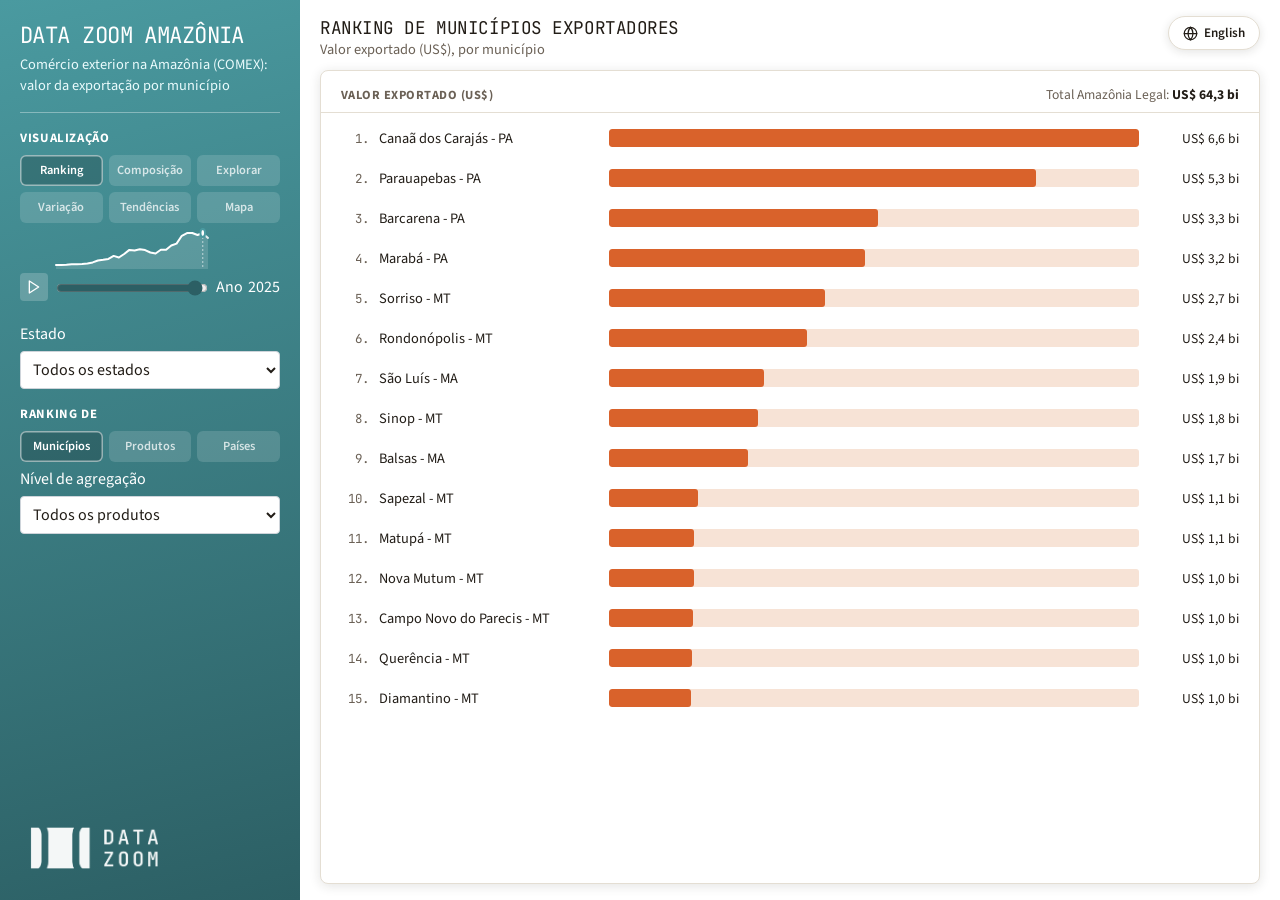
==== comex_exp_municipio/index.html @ f65489c9 "Rename ts_comex_exp_municipio to comex_exp_municipio (sync from datazoompuc/datazoom_viz@aeb816b)" ====
<!DOCTYPE html>
<html lang="pt-BR">
<head>
<meta charset="UTF-8">
<meta name="viewport" content="width=device-width, initial-scale=1.0">
<title>Data Zoom Amazônia — COMEX Exportação Municipal</title>
<link rel="preconnect" href="https://fonts.googleapis.com">
<link href="https://fonts.googleapis.com/css2?family=Source+Sans+Pro:wght@300;400;700&family=JetBrains+Mono:wght@300;400&display=swap" rel="stylesheet">
<link rel="stylesheet" href="style.css">
</head>
<body>
<div class="apppanel">
  <div class="menucol">
    <h2 class="plot_name" id="plot_name"></h2>
    <p class="plot_desc" id="plot_desc"></p>
    <hr>

    <p class="vars" id="label_view_name"></p>
    <div class="view-toggle" id="view-toggle">
      <button class="view-btn active" id="view-ranking" data-view="ranking"></button>
      <button class="view-btn" id="view-composition" data-view="composition"></button>
      <button class="view-btn" id="view-explore" data-view="explore"></button>
      <button class="view-btn" id="view-change" data-view="change"></button>
      <button class="view-btn" id="view-trends" data-view="trends"></button>
      <button class="view-btn" id="view-map" data-view="map"></button>
    </div>

    <div class="spacer"></div>

    <div class="var_selec_group hidden" id="change-group">
      <div class="change-years-row">
        <div class="change-year-field">
          <label id="label_year_a" for="change-year-a"></label>
          <select id="change-year-a" class="sidebar-field"></select>
        </div>
        <div class="change-year-field">
          <label id="label_year_b" for="change-year-b"></label>
          <select id="change-year-b" class="sidebar-field"></select>
        </div>
      </div>
    </div>

    <div class="var_selec_group slider-inline">
      <div class="spark-slider-grid">
        <div class="spark-slider-spacer"></div>
        <div class="sparkline-wrap">
          <svg id="year-sparkline" viewBox="0 0 260 40" preserveAspectRatio="none">
            <path id="spark-area" class="spark-area"></path>
            <path id="spark-line" class="spark-line"></path>
            <path id="spark-line-partial" class="spark-line spark-line-partial"></path>
            <line id="spark-guide" class="spark-guide" y1="0" y2="40"></line>
            <line id="spark-hover-line" class="spark-hover-line" y1="0" y2="40"></line>
            <circle id="spark-marker" class="spark-marker" r="4"></circle>
            <circle id="spark-hover-marker" class="spark-hover-marker" r="4"></circle>
          </svg>
          <div id="spark-tooltip" class="spark-tooltip"></div>
        </div>
        <div class="spark-slider-spacer"></div>

        <button id="play-btn" class="icon-btn" title="Play/Pause">
          <svg id="play-icon" width="16" height="16" viewBox="0 0 24 24" fill="none" stroke="currentColor" stroke-width="2" stroke-linecap="round" stroke-linejoin="round"><polygon points="5 3 19 12 5 21 5 3"></polygon></svg>
        </button>
        <input type="range" id="year-slider" step="1" class="year-slider-full">
        <span class="year-caption">
          <label id="label_year" for="year-slider"></label>
          <span id="year-value" class="year-value"></span>
          <span id="year-partial" class="year-partial hidden"></span>
        </span>
      </div>
    </div>

    <div class="spacer"></div>

    <div class="var_selec_group" id="uf-filter-group">
      <label id="label_uf_filter" for="uf-filter-select"></label>
      <select id="uf-filter-select" class="sidebar-field">
        <option value=""></option>
      </select>
    </div>

    <div class="var_selec_group hidden" id="change-orientation-group">
      <p class="vars" id="label_change_orientation"></p>
      <div class="view-toggle" id="change-orientation-toggle">
        <button class="view-btn active" id="change-orientation-municipio" data-orientation="municipio"></button>
        <button class="view-btn" id="change-orientation-produto" data-orientation="produto"></button>
        <button class="view-btn" id="change-orientation-pais" data-orientation="pais"></button>
      </div>
      <div class="spacer"></div>

      <div id="change-by-municipio-group">
        <label id="label_change_agg_level" for="change-agg-level-select"></label>
        <select id="change-agg-level-select" class="sidebar-field">
          <option value="all"></option>
          <option value="sec"></option>
          <option value="sh2"></option>
        </select>
        <div class="spacer"></div>
        <div id="change-category-group" class="hidden">
          <label id="label_change_category" for="change-category-select"></label>
          <select id="change-category-select" class="sidebar-field"></select>
        </div>
      </div>

      <div id="change-by-produto-group" class="hidden">
        <div id="change-produto-level-wrap">
        <label id="label_change_produto_level" for="change-produto-level-select"></label>
        <select id="change-produto-level-select" class="sidebar-field">
          <option value="sec"></option>
          <option value="sh2"></option>
        </select>
        <div class="spacer"></div>
        </div>
        <label id="label_change_scope" for="change-scope-select"></label>
        <select id="change-scope-select" class="sidebar-field"></select>
      </div>
    </div>

    <div class="var_selec_group hidden" id="composition-scope-group">
      <p class="vars" id="label_composition_orientation"></p>
      <div class="view-toggle" id="composition-orientation-toggle">
        <button class="view-btn active" id="composition-orientation-estado" data-orientation="estado"></button>
        <button class="view-btn" id="composition-orientation-produto" data-orientation="produto"></button>
      </div>
      <div class="spacer"></div>

      <label id="label_composition_agg" for="composition-agg-select"></label>
      <select id="composition-agg-select" class="sidebar-field">
        <option value="sec"></option>
        <option value="sh2"></option>
      </select>
      <div class="spacer"></div>

      <div id="composition-by-estado-group">
        <label id="label_composition_produto" for="composition-produto-select"></label>
        <select id="composition-produto-select" class="sidebar-field"></select>
      </div>

      <div id="composition-by-produto-group" class="hidden">
        <label id="label_composition_scope" for="composition-scope-select"></label>
        <select id="composition-scope-select" class="sidebar-field"></select>
      </div>
    </div>

    <div class="var_selec_group hidden" id="ranking-product-group">
      <p class="vars" id="label_ranking_orientation"></p>
      <div class="view-toggle" id="ranking-orientation-toggle">
        <button class="view-btn active" id="ranking-orientation-municipio" data-orientation="municipio"></button>
        <button class="view-btn" id="ranking-orientation-produto" data-orientation="produto"></button>
        <button class="view-btn" id="ranking-orientation-pais" data-orientation="pais"></button>
      </div>
      <div class="spacer"></div>

      <div id="ranking-by-municipio-group">
        <label id="label_ranking_agg_level" for="ranking-agg-level-select"></label>
        <select id="ranking-agg-level-select" class="sidebar-field">
          <option value="all"></option>
          <option value="sec"></option>
          <option value="sh2"></option>
          <option value="sh4"></option>
        </select>
        <div class="spacer"></div>

        <div id="ranking-category-group" class="hidden">
          <label id="label_ranking_category" for="ranking-category-select"></label>
          <select id="ranking-category-select" class="sidebar-field"></select>
        </div>

        <div id="ranking-sh4-group" class="hidden">
          <label id="label_ranking_product_select" for="ranking-product-select"></label>
          <select id="ranking-product-select" class="sidebar-field"></select>
          <div class="spacer"></div>
          <label id="label_ranking_product_search" for="ranking-product-input" class="prodrank-search-label"></label>
          <input type="text" id="ranking-product-input" class="sidebar-field" list="ranking-product-datalist" autocomplete="off">
          <datalist id="ranking-product-datalist"></datalist>
          <p class="prodrank-full-label" id="ranking-product-full-label"></p>
        </div>
      </div>

      <div id="ranking-by-produto-group" class="hidden">
        <div id="ranking-produto-level-wrap">
        <label id="label_ranking_produto_level" for="ranking-produto-level-select"></label>
        <select id="ranking-produto-level-select" class="sidebar-field">
          <option value="sec"></option>
          <option value="sh2"></option>
          <option value="sh4"></option>
        </select>
        <div class="spacer"></div>
        </div>
        <label id="label_ranking_scope" for="ranking-scope-select"></label>
        <select id="ranking-scope-select" class="sidebar-field"></select>
      </div>
    </div>

    <div class="var_selec_group hidden" id="trends-agg-group">
      <p class="vars" id="label_trends_orientation"></p>
      <div class="view-toggle" id="trends-orientation-toggle">
        <button class="view-btn active" id="trends-orientation-municipio" data-orientation="municipio"></button>
        <button class="view-btn" id="trends-orientation-produto" data-orientation="produto"></button>
        <button class="view-btn" id="trends-orientation-pais" data-orientation="pais"></button>
      </div>
      <div class="spacer"></div>

      <div id="trends-by-municipio-group">
        <label id="label_trends_agg_level" for="trends-agg-level-select"></label>
        <select id="trends-agg-level-select" class="sidebar-field">
          <option value="all"></option>
          <option value="sec"></option>
          <option value="sh2"></option>
        </select>
        <div class="spacer"></div>
        <div id="trends-category-group" class="hidden">
          <label id="label_trends_category" for="trends-category-select"></label>
          <select id="trends-category-select" class="sidebar-field"></select>
        </div>
      </div>

      <div id="trends-by-produto-group" class="hidden">
        <div id="trends-produto-level-wrap">
        <label id="label_trends_produto_level" for="trends-produto-level-select"></label>
        <select id="trends-produto-level-select" class="sidebar-field">
          <option value="sec"></option>
          <option value="sh2"></option>
        </select>
        <div class="spacer"></div>
        </div>
        <label id="label_trends_scope" for="trends-scope-select"></label>
        <select id="trends-scope-select" class="sidebar-field"></select>
      </div>

      <div class="spacer"></div>
      <p class="explore-hint" id="trends-hint"></p>
    </div>

    <div class="var_selec_group hidden" id="explore-group">
      <p class="vars" id="label_explore_orientation"></p>
      <div class="view-toggle" id="explore-orientation-toggle">
        <button class="view-btn active" id="explore-orientation-municipio" data-orientation="municipio"></button>
        <button class="view-btn" id="explore-orientation-produto" data-orientation="produto"></button>
        <button class="view-btn" id="explore-orientation-pais" data-orientation="pais"></button>
      </div>
      <div class="spacer"></div>

      <div id="explore-by-municipio-group">
        <label id="label_explore_agg_level" for="explore-agg-level-select"></label>
        <select id="explore-agg-level-select" class="sidebar-field">
          <option value="all"></option>
          <option value="sec"></option>
          <option value="sh2"></option>
        </select>
        <div class="spacer"></div>
        <div id="explore-category-group" class="hidden">
          <label id="label_explore_category" for="explore-category-select"></label>
          <select id="explore-category-select" class="sidebar-field"></select>
          <div class="spacer"></div>
        </div>

        <label id="label_explore_munis" for="explore-munis-select"></label>
        <select id="explore-munis-select" class="sidebar-multiselect" multiple size="10"></select>
        <p class="explore-hint" id="explore-hint"></p>
      </div>

      <div id="explore-by-produto-group" class="hidden">
        <div id="explore-produto-level-wrap">
        <label id="label_explore_produto_level" for="explore-produto-level-select"></label>
        <select id="explore-produto-level-select" class="sidebar-field">
          <option value="sec"></option>
          <option value="sh2"></option>
        </select>
        <div class="spacer"></div>
        </div>
        <label id="label_explore_scope" for="explore-scope-select"></label>
        <select id="explore-scope-select" class="sidebar-field"></select>
        <div class="spacer"></div>
        <label id="label_explore_produtos" for="explore-produtos-select"></label>
        <select id="explore-produtos-select" class="sidebar-multiselect" multiple size="10"></select>
        <p class="explore-hint" id="explore-produtos-hint"></p>
      </div>

      <div class="spacer"></div>
      <label class="switch-row">
        <input type="checkbox" id="explore-log">
        <span id="label_log_scale"></span>
      </label>
      <div class="spacer"></div>
      <label class="switch-row">
        <input type="checkbox" id="explore-index">
        <span id="label_index_first"></span>
      </label>
    </div>

    <div class="var_selec_group hidden" id="map-group">
      <p class="vars" id="label_map_mode"></p>
      <div class="view-toggle" id="map-mode-toggle">
        <button class="view-btn active" id="map-mode-forest" data-mode="forest"></button>
        <button class="view-btn" id="map-mode-all" data-mode="all"></button>
        <button class="view-btn" id="map-mode-ratio" data-mode="ratio"></button>
      </div>
      <p class="map-hint" id="map-hint"></p>
    </div>

    <div class="menucol-logo" role="img" aria-label="Data Zoom"></div>
  </div>

  <div class="plotcol">
    <button id="lang-toggle" class="lang-toggle-corner">
      <svg width="15" height="15" viewBox="0 0 24 24" fill="none" stroke="currentColor" stroke-width="2" stroke-linecap="round" stroke-linejoin="round"><circle cx="12" cy="12" r="10"></circle><line x1="2" y1="12" x2="22" y2="12"></line><path d="M12 2a15.3 15.3 0 0 1 4 10 15.3 15.3 0 0 1-4 10 15.3 15.3 0 0 1-4-10 15.3 15.3 0 0 1 4-10z"></path></svg>
      <span id="lang-toggle-label"></span>
    </button>
    <div class="plot-title" id="plot-title"></div>
    <div class="plot-subtitle" id="plot-subtitle"></div>

    <div class="chart-wrap">
      <div id="spinner" class="spinner"></div>

      <div id="ranking-panel" class="ranking-panel">
        <div class="ranking-header">
          <span id="ranking-axis-label" class="ranking-axis-label"></span>
          <span id="region-total-label" class="region-total-label"></span>
        </div>
        <div id="ranking-rows" class="ranking-rows"></div>
        <div id="ranking-tooltip" class="chart-tooltip"></div>
      </div>

      <div id="composition-panel" class="composition-panel hidden">
        <div id="composition-chart-area" class="composition-chart-area">
          <svg id="composition-svg" class="composition-svg" viewBox="0 0 1000 520" preserveAspectRatio="none"></svg>
          <div id="composition-tooltip" class="chart-tooltip"></div>
        </div>
        <div id="composition-legend" class="composition-legend"></div>
      </div>

      <div id="change-panel" class="change-panel hidden">
        <div class="change-header">
          <span id="change-axis-label" class="ranking-axis-label"></span>
          <div class="change-legend">
            <span class="change-legend-chip"><span class="change-legend-dot change-legend-dot-a"></span><span id="change-legend-a-label"></span></span>
            <span class="change-legend-chip"><span class="change-legend-dot change-legend-dot-b"></span><span id="change-legend-b-label"></span></span>
          </div>
        </div>
        <div class="change-scroll">
          <div id="change-rows"></div>
        </div>
        <div id="change-tooltip" class="chart-tooltip"></div>
      </div>

      <div id="trends-panel" class="trends-panel hidden">
        <div id="trends-grid" class="trends-grid"></div>
      </div>

      <div id="explore-panel" class="composition-panel hidden">
        <div id="explore-chart-area" class="composition-chart-area">
          <svg id="explore-svg" class="composition-svg" viewBox="0 0 1000 520" preserveAspectRatio="none"></svg>
          <div id="explore-tooltip" class="chart-tooltip"></div>
        </div>
        <div id="explore-legend" class="composition-legend"></div>
      </div>

      <div id="map-panel" class="map-panel hidden">
        <div id="map-container"></div>
      </div>

    </div>
  </div>
</div>

<script src="app.js"></script>
</body>
</html>
---- comex_exp_municipio/style.css ----
* { box-sizing: border-box; }

:root {
  --ink: #221d17;
  --muted: #6b6156;
  --border: #e4ded3;
  --shadow: rgba(34, 29, 23, 0.12);
  --sidebar-a: #4a9aa0;
  --sidebar-b: #2c5f64;
  --bar: #d9622b;
  --bar-soft: #f7e3d6;
}

html, body {
  margin: 0;
  height: 100%;
  font-family: "Source Sans Pro", -apple-system, BlinkMacSystemFont, "Segoe UI", Roboto, Arial, sans-serif;
  font-size: 1rem;
  color: var(--ink);
}

.apppanel {
  display: flex;
  height: 100vh;
}

/* Language toggle in the upper-right corner of the content column — same
   convention as the map app, kept separate from the sidebar's controls. */
.lang-toggle-corner {
  position: absolute;
  top: 16px;
  right: 20px;
  z-index: 20;
  display: inline-flex;
  align-items: center;
  gap: 6px;
  background: #fff;
  border: 1px solid var(--border);
  color: var(--ink);
  padding: 7px 14px;
  border-radius: 999px;
  box-shadow: 0 2px 10px var(--shadow);
  font-size: 0.82rem;
  font-weight: 600;
  font-family: "Source Sans Pro", -apple-system, BlinkMacSystemFont, "Segoe UI", Roboto, Arial, sans-serif;
  cursor: pointer;
}
.lang-toggle-corner svg { display: block; }
.lang-toggle-corner:hover { background: #f6f2ea; }

/* ---- Sidebar ---- */

.menucol {
  flex: 0 0 300px;
  background: linear-gradient(165deg, var(--sidebar-a), var(--sidebar-b));
  color: #fff;
  padding: 20px;
  overflow-y: auto;
  display: flex;
  flex-direction: column;
}

.menucol-logo {
  margin-top: auto;
  padding-top: 24px;
  height: 64px;
  background-image: url("img/logo_datazoom_branco_horizontal.png");
  background-repeat: no-repeat;
  background-position: left bottom;
  background-size: contain;
  pointer-events: none;
  opacity: 0.95;
  flex: 0 0 auto;
}

.plot_name {
  margin: 0 0 4px;
  font-family: "JetBrains Mono", ui-monospace, "SF Mono", Menlo, monospace;
  font-size: 1.4rem;
  font-weight: 400;
  text-transform: uppercase;
  letter-spacing: -0.025em;
  color: #fff;
}

.plot_desc {
  margin: 0;
  font-size: 0.9rem;
  color: #eafbfc;
}

.menucol hr {
  border: 0;
  border-top: 1px solid rgba(255, 255, 255, 0.35);
  margin: 16px 0;
}

.view-toggle {
  display: grid;
  grid-template-columns: repeat(3, 1fr);
  gap: 6px;
  width: 100%;
}
.view-btn {
  border: none;
  border-radius: 6px;
  background: rgba(255, 255, 255, 0.14);
  color: rgba(255, 255, 255, 0.75);
  padding: 8px 6px;
  font-size: 0.78rem;
  font-weight: 600;
  line-height: 1.2;
  cursor: pointer;
  font-family: "Source Sans Pro", -apple-system, BlinkMacSystemFont, "Segoe UI", Roboto, Arial, sans-serif;
}
.view-btn.active {
  background: rgba(0, 0, 0, 0.2);
  color: #fff;
  box-shadow: inset 0 0 0 1.5px rgba(255, 255, 255, 0.5);
}

.vars {
  text-transform: uppercase;
  font-size: 0.8rem;
  letter-spacing: 0.05em;
  font-weight: 700;
  margin: 0 0 8px;
}

.var_selec_group { margin-bottom: 16px; }
.var_selec_group label { display: block; margin-bottom: 6px; font-weight: 400; }

/* Shared by every single-line sidebar control (selects + the product search
   input) — one rule instead of a per-ID list, so a new control picks up the
   sizing/overflow behavior automatically just by carrying the class. Long
   option text (SEC/SH2 category names in particular) used to force these
   selects wider than the 300px sidebar itself, "leaking" past its edge —
   width: 100% + min-width: 0 caps the box at the sidebar's width regardless
   of content, and the overflow/ellipsis trio truncates the closed box's own
   label instead of stretching to fit it (native <select> popups also follow
   the closed box's own width in every browser this app targets). */
.sidebar-field {
  display: block;
  width: 100%;
  min-width: 0;
  padding: 6px 8px;
  border-radius: 4px;
  border: 1px solid #ced4da;
  font-size: 1rem;
  background: #fff;
  color: var(--ink);
  font-family: "Source Sans Pro", -apple-system, BlinkMacSystemFont, "Segoe UI", Roboto, Arial, sans-serif;
  overflow: hidden;
  white-space: nowrap;
  text-overflow: ellipsis;
}

.prodrank-full-label {
  font-size: 0.75rem;
  color: rgba(255, 255, 255, 0.75);
  margin: 4px 0 0;
}

.prodrank-search-label {
  font-size: 0.78rem;
  color: rgba(255, 255, 255, 0.75);
}

.prodrank-loading {
  padding: 24px;
  color: var(--muted);
  font-size: 0.9rem;
}

/* Lazy-load failure state (see loadingMarkup in app.js). The same markup is
   injected into whichever view's loading slot the failed fetch belonged to,
   so it has to read correctly both inside .map-loading (a centered flex
   overlay) and .prodrank-loading (a plain padded block) — hence the column
   direction above and the block-level button here. */
.map-loading { flex-direction: column; gap: 10px; }
.load-error-text { color: var(--muted); }

.retry-btn {
  display: block;
  margin-top: 10px;
  border: 1px solid var(--border);
  border-radius: 6px;
  background: #fff;
  color: var(--ink);
  padding: 6px 14px;
  font-size: 0.85rem;
  font-weight: 600;
  font-family: inherit;
  cursor: pointer;
}
.retry-btn:hover { background: #f6f2ea; }
.map-loading .retry-btn { margin-top: 0; }

/* Core-data failure: nothing rendered at all, so this covers the whole
   chart area rather than sitting inside one view's panel. */
.fatal-error {
  position: absolute;
  inset: 0;
  z-index: 1001;
  display: flex;
  flex-direction: column;
  align-items: center;
  justify-content: center;
  gap: 10px;
  background: #fff;
  border: 1px solid var(--border);
  border-radius: 8px;
}
.fatal-error-text { margin: 0; color: var(--muted); font-size: 0.9rem; }
.fatal-error .retry-btn { margin-top: 0; }

/* Variação replaces the sparkline/slider block (.slider-inline, ~96px
   tall) with this Ano A/B row instead — without a matching min-height,
   this row's own shorter natural height (~59px) leaves every control
   below it (starting with the global Estado selector) sitting ~37px
   higher here than in every other view, an inconsistency that's easy to
   notice when flipping between views. */
#change-group { min-height: 96px; }
.change-years-row { display: flex; gap: 10px; }
.change-year-field { flex: 1 1 0; min-width: 0; }
.change-year-field label { font-size: 0.85rem; }

/* Shared by every hand-picked multi-select in Explorar (municípios and,
   since the axis swap, categories too) — min-width: 0 caps it to the
   sidebar's width the same way .sidebar-field does for single-line
   controls; a multi-select can't also use that class since its
   white-space: nowrap/ellipsis rules only make sense for a single closed
   value, not a scrollable option list. */
.sidebar-multiselect {
  width: 100%;
  min-width: 0;
  border-radius: 4px;
  border: 1px solid #ced4da;
  font-size: 0.9rem;
  background: #fff;
  color: var(--ink);
}
.sidebar-multiselect option { padding: 3px 6px; }

/* ---- Searchable pickers (see comboboxify/filterify in app.js) ---- */

.combo { position: relative; }

/* The real <select> stays in the DOM as the model — every populate*Select()
   still writes to it and selections are committed through it — so it is
   hidden rather than removed. Not display:none: that would also drop it
   from the form/accessibility tree, and it still carries the value. */
.combo-native {
  position: absolute;
  width: 1px;
  height: 1px;
  opacity: 0;
  pointer-events: none;
}

.combo-input { cursor: text; }

/* In normal flow, not absolutely positioned: .menucol is a scroll
   container, which would clip a floating panel opened near its bottom. */
.combo-panel {
  margin-top: 2px;
  max-height: 240px;
  overflow-y: auto;
  background: #fff;
  border: 1px solid #ced4da;
  border-radius: 4px;
  box-shadow: 0 4px 12px rgba(34, 29, 23, 0.18);
}
.combo-panel.hidden { display: none; }

.combo-option {
  padding: 6px 8px;
  font-size: 0.92rem;
  color: var(--ink);
  cursor: pointer;
  white-space: nowrap;
  overflow: hidden;
  text-overflow: ellipsis;
}
.combo-option:hover,
.combo-option.active { background: #e4f0f1; }
.combo-option[aria-selected="true"] { font-weight: 700; }

.combo-empty,
.combo-count {
  padding: 6px 8px;
  font-size: 0.78rem;
  color: var(--muted);
}
.combo-count { border-top: 1px solid var(--border); }

.listfilter { margin-bottom: 4px; font-size: 0.9rem; }

.explore-hint {
  font-size: 0.75rem;
  color: rgba(255, 255, 255, 0.75);
  margin: 4px 0 0;
}

.switch-row {
  display: flex;
  align-items: center;
  gap: 8px;
  font-size: 0.88rem;
  cursor: pointer;
}
.switch-row input { accent-color: #2c5f64; width: 16px; height: 16px; }
.switch-row:has(input:disabled) { opacity: 0.5; cursor: not-allowed; }

.sparkline-wrap { position: relative; }

#year-sparkline {
  width: 100%;
  height: 40px;
  display: block;
  cursor: pointer;
  overflow: visible;
}

.spark-area { fill: rgba(255, 255, 255, 0.14); stroke: none; }

.spark-line {
  fill: none;
  stroke: #fff;
  stroke-width: 2;
  stroke-linecap: round;
  stroke-linejoin: round;
  vector-effect: non-scaling-stroke;
}

.spark-guide {
  stroke: rgba(255, 255, 255, 0.6);
  stroke-width: 1;
  stroke-dasharray: 2 2;
  vector-effect: non-scaling-stroke;
}

.spark-hover-line {
  stroke: rgba(255, 255, 255, 0.85);
  stroke-width: 1;
  vector-effect: non-scaling-stroke;
  opacity: 0;
  pointer-events: none;
}

.spark-marker {
  fill: #fff;
  stroke: #4a9aa0;
  stroke-width: 2;
  vector-effect: non-scaling-stroke;
  transition: cx 150ms linear, cy 250ms ease;
}

.spark-hover-marker {
  fill: #fff;
  stroke: #4a9aa0;
  stroke-width: 2;
  vector-effect: non-scaling-stroke;
  opacity: 0;
  pointer-events: none;
}

.spark-tooltip {
  position: absolute;
  top: -4px;
  transform: translate(-50%, -100%);
  background: #1f3b3d;
  color: #fff;
  font-size: 13px;
  line-height: 1.3;
  padding: 4px 7px;
  border-radius: 5px;
  white-space: nowrap;
  pointer-events: none;
  opacity: 0;
  box-shadow: 0 2px 6px rgba(0, 0, 0, 0.25);
  font-variant-numeric: tabular-nums;
}
.spark-tooltip strong { font-weight: 700; }

/* margin: 0 overrides the browser default (2px left/right on
   input[type=range] in Chrome/Safari) that would otherwise throw the
   slider's track a couple pixels out of alignment with the sparkline
   above it, despite both spanning the same 100% width. */
.year-slider-full { display: block; width: 100%; margin: 2px 0 0; accent-color: #2c5f64; }

/* Two grid rows sharing one set of column tracks: row 1 is the sparkline
   flanked by two invisible spacer cells, row 2 is play-btn/slider/caption.
   Column 1 and column 3's widths are each set by their tallest/widest
   occupant (play-btn, year-caption) since the spacers have no intrinsic
   size — so the sparkline (column 2) ends up inset to exactly match the
   slider's width without hand-tuned padding. Each row is sized to its own
   content, so play-btn/caption sit centered against the slider's own
   (short) row height, not against the sparkline+slider combined height. */
.spark-slider-grid {
  display: grid;
  grid-template-columns: auto 1fr auto;
  align-items: center;
  column-gap: 8px;
  row-gap: 4px;
}
.spark-slider-spacer { width: 100%; }
.year-caption { display: flex; align-items: baseline; gap: 5px; }
.year-caption label { margin-bottom: 0; }

.year-value {
  font-variant-numeric: tabular-nums;
}

/* Aviso de ano parcial ao lado do "Ano 20xx". Discreto de propósito: é
   ressalva, não alarme, e some por completo nos anos fechados. */
.year-partial {
  font-size: 0.72rem;
  color: rgba(255, 255, 255, 0.8);
  white-space: nowrap;
}
.year-partial.hidden { display: none; }

/* Trecho da sparkline que cai num ano incompleto. Tracejado para o
   desenho não afirmar uma queda que é só calendário. */
.spark-line-partial {
  stroke-dasharray: 3 2;
  opacity: 0.85;
}

/* Mesmo tratamento nas linhas do Explorar. */
.explore-line-partial {
  stroke-dasharray: 5 3;
  opacity: 0.85;
}

.icon-btn {
  border: none;
  background: rgba(255, 255, 255, 0.2);
  color: #fff;
  border-radius: 4px;
  width: 28px;
  height: 28px;
  cursor: pointer;
  flex: 0 0 auto;
  display: flex;
  align-items: center;
  justify-content: center;
}
.icon-btn:hover { background: rgba(255, 255, 255, 0.35); }
.icon-btn.playing { background: #2c5f64; }
.icon-btn svg { display: block; }

/* flex-shrink: 0 is load-bearing here, not decorative — .menucol is a flex
   column, and an empty div has zero content-based minimum size, so
   whenever a view's sidebar content is tall enough to overflow, flexbox
   squashes these gaps to 0px first (before anything with actual content
   has to shrink at all). That's what was actually causing the "missing
   padding above the sparkline" in some views but not others — it tracked
   each view's own content height, not the sparkline itself. .menucol's own
   overflow-y: auto handles genuine overflow by scrolling instead. */
.spacer { height: 6px; flex-shrink: 0; }

/* ---- Main column ---- */

.plotcol {
  position: relative;
  flex: 1 1 auto;
  display: flex;
  flex-direction: column;
  padding: 16px 20px;
  min-width: 0;
}

.plot-title,
.plot-subtitle {
  padding-right: 140px;
  /* A filtered title carries the product's full name and can run to
     several lines. .plotcol is a flex column, so without this these would
     be shrinkable and a long title could be squeezed by the chart below
     instead of taking the room it needs. */
  flex-shrink: 0;
}

.plot-title {
  font-family: "JetBrains Mono", ui-monospace, "SF Mono", Menlo, monospace;
  font-size: 1.1rem;
  font-weight: 400;
  text-transform: uppercase;
  letter-spacing: -0.025em;
}

.plot-subtitle {
  font-size: 0.9rem;
  color: var(--muted);
  margin-bottom: 10px;
}

.chart-wrap {
  position: relative;
  flex: 1 1 auto;
  min-height: 0;
}

.spinner {
  position: absolute;
  top: 50%;
  left: 50%;
  width: 40px;
  height: 40px;
  margin: -20px 0 0 -20px;
  border: 4px solid rgba(74, 154, 160, 0.2);
  border-top-color: #2c5f64;
  border-radius: 50%;
  animation: spin 0.8s linear infinite;
  pointer-events: none;
  z-index: 1000;
}
.spinner.hidden { display: none; }
@keyframes spin { to { transform: rotate(360deg); } }

/* ---- Ranking (bar chart) view ---- */

.ranking-panel {
  position: absolute;
  inset: 0;
  background: #fff;
  border: 1px solid var(--border);
  border-radius: 8px;
  box-shadow: 0 2px 12px var(--shadow);
  display: flex;
  flex-direction: column;
  overflow: hidden;
}

.ranking-header {
  flex: 0 0 auto;
  display: flex;
  align-items: baseline;
  justify-content: space-between;
  padding: 14px 20px 8px;
  border-bottom: 1px solid var(--border);
}
.ranking-axis-label {
  font-size: 0.78rem;
  text-transform: uppercase;
  letter-spacing: 0.04em;
  color: var(--muted);
  font-weight: 700;
}
.region-total-label {
  font-size: 0.85rem;
  color: var(--muted);
  font-variant-numeric: tabular-nums;
}
.region-total-label b { color: var(--ink); }

.ranking-rows {
  flex: 1 1 auto;
  overflow-y: auto;
  padding: 10px 20px 20px;
  display: flex;
  flex-direction: column;
  gap: 10px;
}

.rank-row {
  display: grid;
  grid-template-columns: 28px minmax(140px, 220px) 1fr auto;
  align-items: center;
  gap: 10px;
  height: 30px;
}
.rank-position {
  font-family: "JetBrains Mono", ui-monospace, "SF Mono", Menlo, monospace;
  font-size: 0.78rem;
  color: var(--muted);
  text-align: right;
}
.rank-label {
  font-size: 0.9rem;
  white-space: nowrap;
  overflow: hidden;
  text-overflow: ellipsis;
}
.rank-track {
  position: relative;
  height: 18px;
  background: var(--bar-soft);
  border-radius: 3px;
  overflow: hidden;
}
.rank-bar {
  position: absolute;
  top: 0;
  left: 0;
  height: 100%;
  background: var(--bar);
  border-radius: 3px;
  transition: width 400ms ease;
}
.rank-value {
  font-size: 0.85rem;
  font-variant-numeric: tabular-nums;
  color: var(--ink);
  min-width: 90px;
  text-align: right;
}

.chart-tooltip {
  position: absolute;
  background: #1f3b3d;
  color: #fff;
  font-size: 12.5px;
  line-height: 1.35;
  padding: 6px 9px;
  border-radius: 5px;
  pointer-events: none;
  opacity: 0;
  box-shadow: 0 2px 6px rgba(0, 0, 0, 0.25);
  font-variant-numeric: tabular-nums;
  max-width: 300px;
  z-index: 10;
}

/* ---- Composition (stacked area) view ---- */

.composition-panel {
  position: absolute;
  inset: 0;
  background: #fff;
  border: 1px solid var(--border);
  border-radius: 8px;
  box-shadow: 0 2px 12px var(--shadow);
  display: flex;
  flex-direction: column;
  overflow: hidden;
  padding: 16px 20px 12px;
}

.composition-chart-area {
  position: relative;
  flex: 1 1 auto;
  min-height: 0;
}

.composition-svg {
  width: 100%;
  height: 100%;
  display: block;
  cursor: crosshair;
}

.comp-axis-label {
  font-family: "Source Sans Pro", -apple-system, BlinkMacSystemFont, "Segoe UI", Roboto, Arial, sans-serif;
  font-size: 11px;
  fill: var(--muted);
}
.comp-gridline { stroke: var(--border); stroke-width: 1; }
.comp-band { stroke: #fff; stroke-width: 0.5; }
.comp-guide {
  stroke: var(--ink);
  stroke-width: 1;
  stroke-dasharray: 3 3;
  pointer-events: none;
}

.explore-line { fill: none; stroke-width: 2; vector-effect: non-scaling-stroke; }
.explore-guide {
  stroke: var(--muted);
  stroke-width: 1;
  stroke-dasharray: 3 3;
  pointer-events: none;
}

.composition-legend {
  flex: 0 0 auto;
  display: flex;
  flex-wrap: wrap;
  gap: 6px 16px;
  padding-top: 10px;
  border-top: 1px solid var(--border);
  margin-top: 8px;
}
.legend-item {
  display: flex;
  align-items: center;
  gap: 6px;
  font-size: 0.8rem;
  color: var(--ink);
  max-width: 280px;
  cursor: default;
}
.legend-item span.swatch {
  width: 11px;
  height: 11px;
  border-radius: 3px;
  border: 1px solid transparent;
  flex: 0 0 auto;
}
.legend-item span.label {
  white-space: nowrap;
  overflow: hidden;
  text-overflow: ellipsis;
}
.legend-item-muted {
  opacity: 0.6;
}
.legend-item-muted span.swatch {
  border-width: 1.5px;
  border-style: dashed;
}
.legend-item-muted span.label {
  font-style: italic;
}

/* ---- Change (dumbbell) view — same pattern as the CEMPRE map rebuild's
   compare mode: year A (blue) / year B (orange) dots per entity, connected
   by a line, ranked by change, filtered by state to keep row count sane
   (13 to 115 municipalities per state here). ---- */

.change-panel {
  position: absolute;
  inset: 0;
  background: #fff;
  border: 1px solid var(--border);
  border-radius: 8px;
  box-shadow: 0 2px 12px var(--shadow);
  display: flex;
  flex-direction: column;
  overflow: hidden;
}

.change-header {
  flex: 0 0 auto;
  display: flex;
  align-items: center;
  justify-content: space-between;
  padding: 14px 20px 8px;
  border-bottom: 1px solid var(--border);
}
.change-legend {
  display: flex;
  gap: 16px;
  font-size: 0.85rem;
  color: var(--ink);
  font-variant-numeric: tabular-nums;
}
.change-legend-chip { display: flex; align-items: center; gap: 6px; }
.change-legend-dot { width: 10px; height: 10px; border-radius: 50%; display: inline-block; }
.change-legend-dot-a { background: #2a78d6; }
.change-legend-dot-b { background: #eb6834; }

.change-row {
  display: flex;
  align-items: center;
  height: 24px;
  padding: 0 20px;
}
.change-row:hover { background: rgba(74, 154, 160, 0.08); }

.change-col-label {
  flex: 0 0 200px;
  padding-right: 10px;
  font-size: 0.85rem;
  white-space: nowrap;
  overflow: hidden;
  text-overflow: ellipsis;
}
.change-col-track {
  flex: 1 1 auto;
  position: relative;
  height: 24px;
}
.change-col-delta {
  flex: 0 0 100px;
  padding-left: 8px;
  text-align: right;
  font-size: 0.82rem;
  font-variant-numeric: tabular-nums;
}

.change-scroll { flex: 1 1 auto; overflow-y: auto; padding: 10px 0 12px; }
#change-rows { display: flex; flex-direction: column; }

.change-line {
  position: absolute;
  top: 50%;
  height: 2px;
  background: #c7c7c7;
  transform: translateY(-50%);
}
.change-dot {
  position: absolute;
  top: 50%;
  width: 10px;
  height: 10px;
  border-radius: 50%;
  transform: translate(-50%, -50%);
  box-shadow: 0 0 0 1.5px #fff;
}
.change-dot-a { background: #2a78d6; }
.change-dot-b { background: #eb6834; }

/* ---- Trends (small multiples) view — one sparkline per top-N
   municipality (all-time total, independent of the ranking view's
   per-year top-N), so the shape of each one's own trajectory is scannable
   at once without needing to already know which one to search for. ---- */

.trends-panel {
  position: absolute;
  inset: 0;
  background: #fff;
  border: 1px solid var(--border);
  border-radius: 8px;
  box-shadow: 0 2px 12px var(--shadow);
  overflow-y: auto;
  padding: 16px;
}

.trends-grid {
  display: grid;
  grid-template-columns: repeat(auto-fill, minmax(220px, 1fr));
  gap: 12px;
}

.trend-card {
  border: 1px solid var(--border);
  border-radius: 8px;
  padding: 12px 14px 10px;
}

.trend-card-header {
  display: flex;
  align-items: baseline;
  justify-content: space-between;
  gap: 8px;
  margin-bottom: 6px;
}
.trend-card-name {
  font-size: 0.85rem;
  font-weight: 600;
  white-space: nowrap;
  overflow: hidden;
  text-overflow: ellipsis;
  min-width: 0;
}
.trend-card-value {
  font-size: 0.8rem;
  font-variant-numeric: tabular-nums;
  color: var(--muted);
  flex: 0 0 auto;
}

.trend-sparkline { width: 100%; height: 44px; display: block; overflow: visible; }
.trend-spark-area { fill: rgba(217, 98, 43, 0.12); stroke: none; }
.trend-spark-line { fill: none; stroke: var(--bar); stroke-width: 1.5; vector-effect: non-scaling-stroke; }
.trend-spark-marker { fill: var(--bar); stroke: #fff; stroke-width: 1.5; vector-effect: non-scaling-stroke; }

/* ---- Map (Leaflet, lazy-loaded) view ---- */

.map-hint {
  font-size: 0.78rem;
  color: rgba(255, 255, 255, 0.75);
  line-height: 1.4;
  margin-top: 6px;
}

.map-panel {
  position: absolute;
  inset: 0;
}

#map-container {
  position: absolute;
  inset: 0;
  border-radius: 8px;
  border: 1px solid var(--border);
  box-shadow: 0 2px 12px var(--shadow);
}

.map-loading {
  position: absolute;
  inset: 0;
  display: flex;
  align-items: center;
  justify-content: center;
  color: var(--muted);
  font-size: 0.9rem;
  background: #fff;
  border-radius: 8px;
  border: 1px solid var(--border);
}

/* ---- Leaflet legend ---- */

.legend {
  background: #fff;
  padding: 10px 12px 8px;
  border-radius: 2px 2px 8px 8px;
  border-top: 3px solid var(--sidebar-b);
  box-shadow: 0 4px 14px var(--shadow);
  font-size: 0.78rem;
  line-height: 1.4;
  max-width: 240px;
  color: var(--ink);
}
.legend .legend-title {
  font-weight: 700;
  margin-bottom: 6px;
}
.legend .legend-row {
  display: flex;
  align-items: center;
  gap: 6px;
  margin-bottom: 2px;
}
.legend .swatch {
  width: 14px;
  height: 14px;
  flex: 0 0 auto;
  display: inline-block;
  box-shadow: inset 0 0 0 1px rgba(0, 0, 0, 0.08);
}

/* Matches the SVG hatch pattern used for "no data" polygons on the map
   (ensureNoDataPattern in app.js) — same base/line colors, same 45deg
   angle, so the legend swatch and the map fill read as the same thing. */
.legend .swatch-nodata {
  background-color: #deeaef;
  background-image: repeating-linear-gradient(
    45deg,
    #a2adb1 0, #a2adb1 1.5px,
    transparent 1.5px, transparent 6px
  );
}

.leaflet-tooltip b { color: inherit; }

/* Municipality fill animates between years instead of jump-cutting. */
.muni-path {
  transition: fill 300ms ease, fill-opacity 180ms ease;
}

.hidden { display: none; }
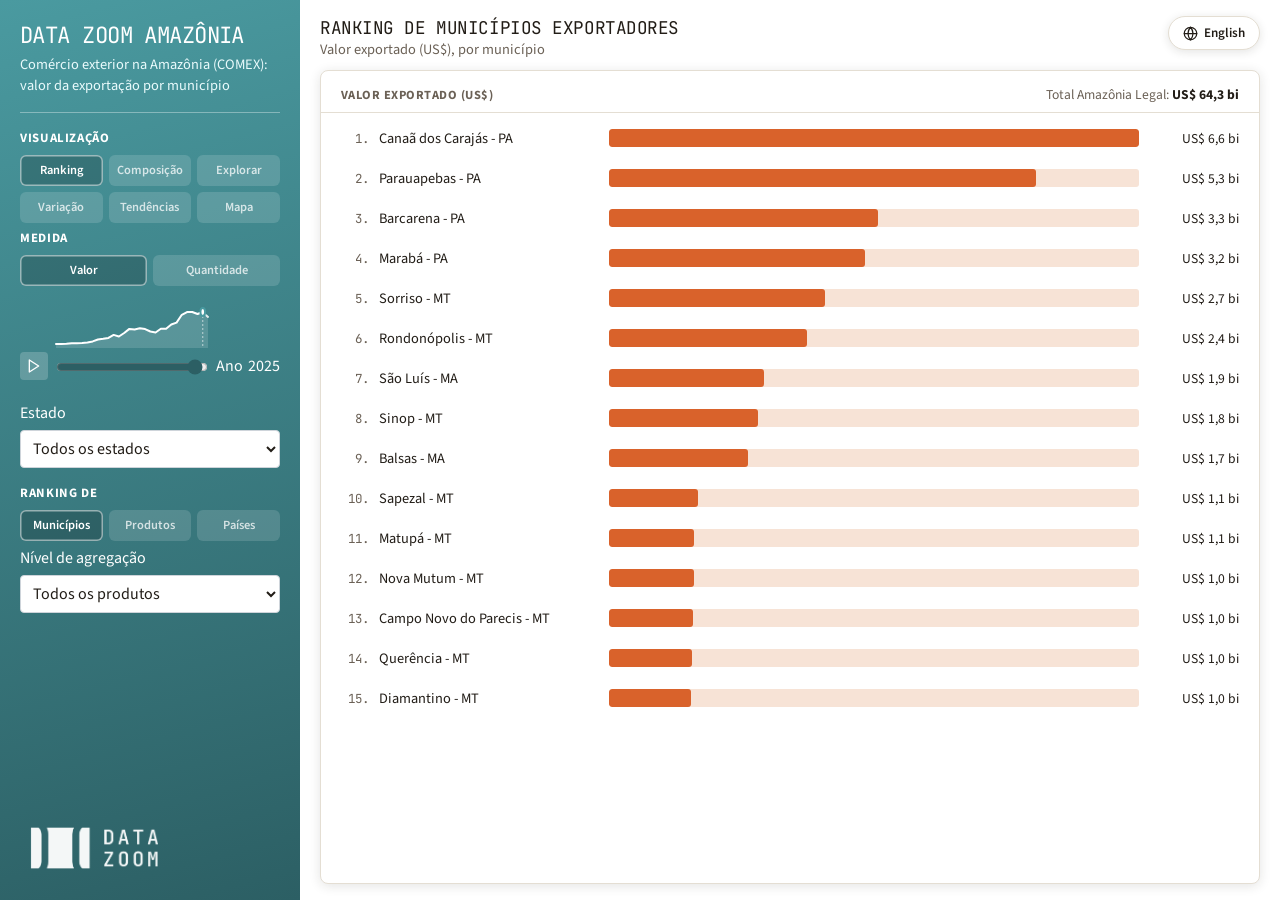
==== commit 2f9574b9: "COMEX: Valor/Quantidade toggle, 2026 partial year, shared assets (sync from datazoompuc/datazoom_viz" ====
--- a/comex_exp_municipio/index.html
+++ b/comex_exp_municipio/index.html
@@ -27,6 +27,17 @@
 
     <div class="spacer"></div>
 
+    <div class="var_selec_group" id="medida-group">
+      <p class="vars" id="label_medida"></p>
+      <div class="view-toggle view-toggle-2" id="medida-toggle">
+        <button class="view-btn active" id="medida-valor" data-medida="valor"></button>
+        <button class="view-btn" id="medida-kg" data-medida="kg"></button>
+      </div>
+      <p class="explore-hint hidden" id="medida-hint"></p>
+    </div>
+
+    <div class="spacer"></div>
+
     <div class="var_selec_group hidden" id="change-group">
       <div class="change-years-row">
         <div class="change-year-field">
--- a/comex_exp_municipio/style.css
+++ b/comex_exp_municipio/style.css
@@ -64,7 +64,7 @@
   margin-top: auto;
   padding-top: 24px;
   height: 64px;
-  background-image: url("img/logo_datazoom_branco_horizontal.png");
+  background-image: url("../shared/img/logo_datazoom_branco_horizontal.png");
   background-repeat: no-repeat;
   background-position: left bottom;
   background-size: contain;
@@ -101,6 +101,9 @@
   gap: 6px;
   width: 100%;
 }
+/* Variante de duas colunas, para alternâncias binárias como Valor/Quantidade.
+   Sem isto os dois botões ficariam com 1/3 da largura cada e um vão à direita. */
+.view-toggle-2 { grid-template-columns: repeat(2, 1fr); }
 .view-btn {
   border: none;
   border-radius: 6px;
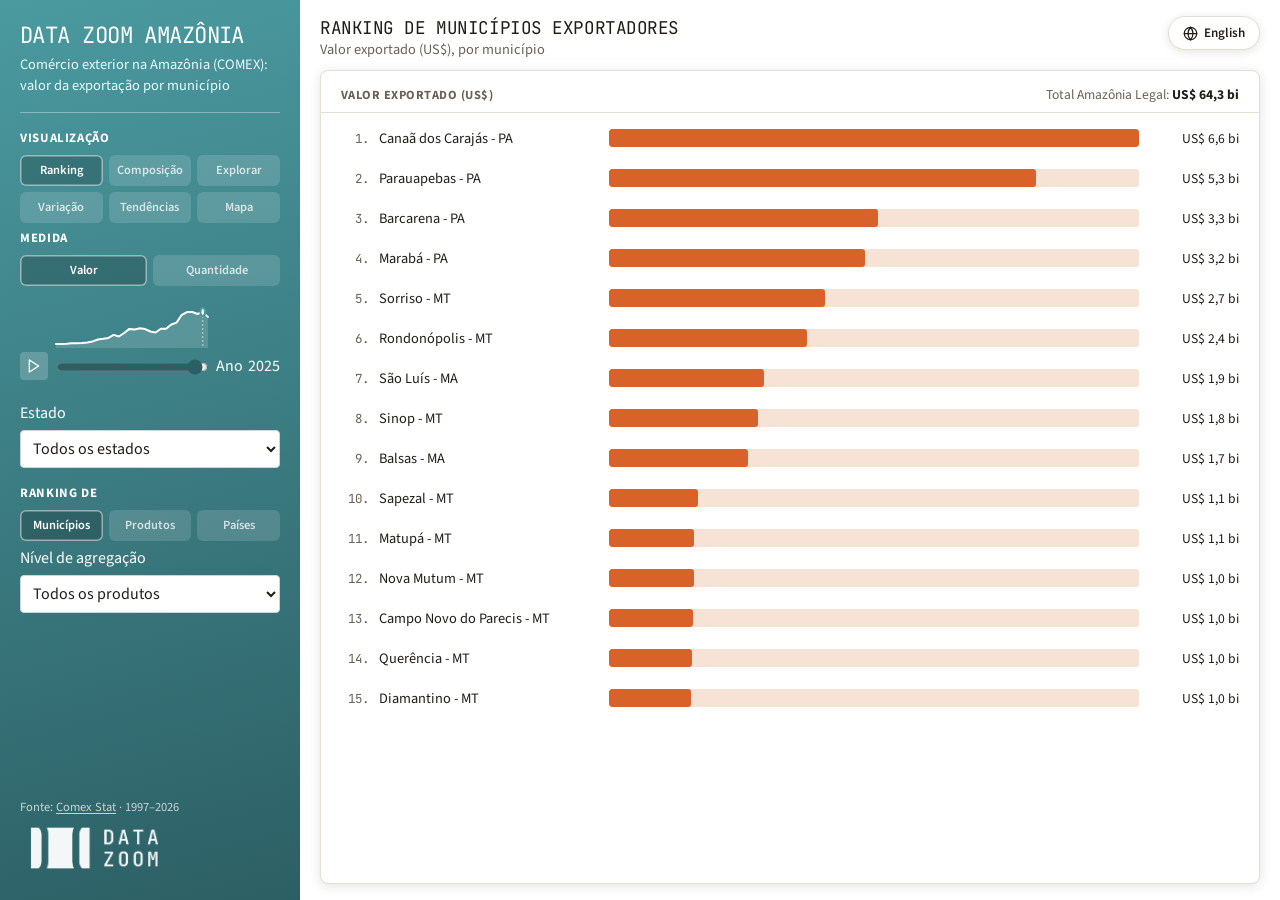
==== commit 07b320a4: "COMEX: rodape de fonte na barra lateral, e robots.txt no espelho Sync de datazoompuc/datazoom_viz@4f" ====
--- a/comex_exp_municipio/index.html
+++ b/comex_exp_municipio/index.html
@@ -309,6 +309,12 @@
       <p class="map-hint" id="map-hint"></p>
     </div>
 
+    <p class="menucol-fonte">
+      <span id="label_fonte"></span>
+      <a href="https://www.gov.br/produtividade-e-comercio-exterior/pt-br/assuntos/comercio-exterior/estatisticas/base-de-dados-bruta/"
+         target="_blank" rel="noreferrer noopener">Comex Stat</a><span id="label_fonte_periodo"></span>
+    </p>
+
     <div class="menucol-logo" role="img" aria-label="Data Zoom"></div>
   </div>
 
--- a/comex_exp_municipio/style.css
+++ b/comex_exp_municipio/style.css
@@ -1,6 +1,8 @@
 * { box-sizing: border-box; }
 
 :root {
+  --font-ui: "Source Sans Pro", -apple-system, BlinkMacSystemFont, "Segoe UI", Roboto, Arial, sans-serif;
+  --font-display: "JetBrains Mono", ui-monospace, "SF Mono", Menlo, monospace;
   --ink: #221d17;
   --muted: #6b6156;
   --border: #e4ded3;
@@ -14,7 +16,7 @@
 html, body {
   margin: 0;
   height: 100%;
-  font-family: "Source Sans Pro", -apple-system, BlinkMacSystemFont, "Segoe UI", Roboto, Arial, sans-serif;
+  font-family: var(--font-ui);
   font-size: 1rem;
   color: var(--ink);
 }
@@ -42,7 +44,7 @@
   box-shadow: 0 2px 10px var(--shadow);
   font-size: 0.82rem;
   font-weight: 600;
-  font-family: "Source Sans Pro", -apple-system, BlinkMacSystemFont, "Segoe UI", Roboto, Arial, sans-serif;
+  font-family: var(--font-ui);
   cursor: pointer;
 }
 .lang-toggle-corner svg { display: block; }
@@ -60,9 +62,32 @@
   flex-direction: column;
 }
 
+/* Procedência, e a âncora visual da base da barra lateral.
+ *
+ * O `margin-top: auto` mora aqui, e não no logo, porque esta é a primeira
+ * das duas peças de rodapé: o auto empurra o par todo para baixo. Dois
+ * `auto` na mesma coluna repartiriam a sobra em vez de somar.
+ *
+ * É também o que impede a barra de terminar em gradiente vazio no modo
+ * embutido, onde o logo sai de cena porque a página de fora já tem um.
+ */
+.menucol-fonte {
+  margin: auto 0 0;
+  padding-top: 24px;
+  font-size: 0.78rem;
+  line-height: 1.4;
+  color: rgba(255, 255, 255, 0.72);
+  flex: 0 0 auto;
+}
+.menucol-fonte a {
+  color: inherit;
+  text-decoration: underline;
+  text-underline-offset: 2px;
+}
+.menucol-fonte a:hover { color: #fff; }
+
 .menucol-logo {
-  margin-top: auto;
-  padding-top: 24px;
+  padding-top: 14px;
   height: 64px;
   background-image: url("../shared/img/logo_datazoom_branco_horizontal.png");
   background-repeat: no-repeat;
@@ -75,7 +100,7 @@
 
 .plot_name {
   margin: 0 0 4px;
-  font-family: "JetBrains Mono", ui-monospace, "SF Mono", Menlo, monospace;
+  font-family: var(--font-display);
   font-size: 1.4rem;
   font-weight: 400;
   text-transform: uppercase;
@@ -114,7 +139,7 @@
   font-weight: 600;
   line-height: 1.2;
   cursor: pointer;
-  font-family: "Source Sans Pro", -apple-system, BlinkMacSystemFont, "Segoe UI", Roboto, Arial, sans-serif;
+  font-family: var(--font-ui);
 }
 .view-btn.active {
   background: rgba(0, 0, 0, 0.2);
@@ -152,7 +177,7 @@
   font-size: 1rem;
   background: #fff;
   color: var(--ink);
-  font-family: "Source Sans Pro", -apple-system, BlinkMacSystemFont, "Segoe UI", Roboto, Arial, sans-serif;
+  font-family: var(--font-ui);
   overflow: hidden;
   white-space: nowrap;
   text-overflow: ellipsis;
@@ -486,7 +511,7 @@
 }
 
 .plot-title {
-  font-family: "JetBrains Mono", ui-monospace, "SF Mono", Menlo, monospace;
+  font-family: var(--font-display);
   font-size: 1.1rem;
   font-weight: 400;
   text-transform: uppercase;
@@ -575,7 +600,7 @@
   height: 30px;
 }
 .rank-position {
-  font-family: "JetBrains Mono", ui-monospace, "SF Mono", Menlo, monospace;
+  font-family: var(--font-display);
   font-size: 0.78rem;
   color: var(--muted);
   text-align: right;
@@ -655,7 +680,7 @@
 }
 
 .comp-axis-label {
-  font-family: "Source Sans Pro", -apple-system, BlinkMacSystemFont, "Segoe UI", Roboto, Arial, sans-serif;
+  font-family: var(--font-ui);
   font-size: 11px;
   fill: var(--muted);
 }
@@ -946,3 +971,52 @@
 }
 
 .hidden { display: none; }
+
+
+/* ---- Modo embutido (?embed=1) ---- */
+/*
+   Tipografia do site hospedeiro. A página usa Inter em tudo; o app usa Source
+   Sans Pro com JetBrains Mono nos títulos. Dentro do iframe essa diferença
+   lê como "dois sites colados", então em modo embutido o app adota a fonte
+   da página. Sozinho, mantém a identidade própria.
+
+   O `lerEmbedDaUrl` em app.js carrega a Inter — o navegador costuma já ter a
+   fonte em cache, porque a página de fora pediu a mesma do mesmo CDN.
+*/
+.embed {
+  --font-ui: 'Inter', -apple-system, BlinkMacSystemFont, "Segoe UI", Roboto, Arial, sans-serif;
+  --font-display: 'Inter', -apple-system, BlinkMacSystemFont, "Segoe UI", Roboto, Arial, sans-serif;
+}
+
+/* Sem a monoespaçada, o título caixa-alta com espaçamento negativo vira um
+   corpo estranho. Em Inter ele funciona melhor como subtítulo da página:
+   caixa normal, peso 600, que é o mesmo do h1 do site. */
+.embed .plot-title {
+  text-transform: none;
+  font-weight: 600;
+  letter-spacing: normal;
+  font-size: 1.35rem;
+}
+
+/* A numeração do ranking dependia da monoespaçada para alinhar. */
+.embed .rank-position { font-variant-numeric: tabular-nums; }
+
+
+/*
+   Esconde o que a página hospedeira já mostra: a marca e a descrição (ela tem
+   nav bar e um h1), a logo do rodapé da barra lateral (ela tem logo na nav bar
+   e no footer) e o seletor de idioma (quem manda ali é a nav bar, que troca a
+   página inteira — o do app trocaria só o iframe).
+
+   Ver lerEmbedDaUrl em app.js. Aberto na própria URL, o app continua completo.
+*/
+.embed .plot_name,
+.embed .plot_desc,
+.embed .menucol > hr,
+.embed .menucol-logo,
+.embed .lang-toggle-corner { display: none; }
+
+/* O padding à direita existia para o título não passar por baixo do seletor
+   de idioma. Sem ele, é espaço morto. */
+.embed .plot-title,
+.embed .plot-subtitle { padding-right: 0; }
